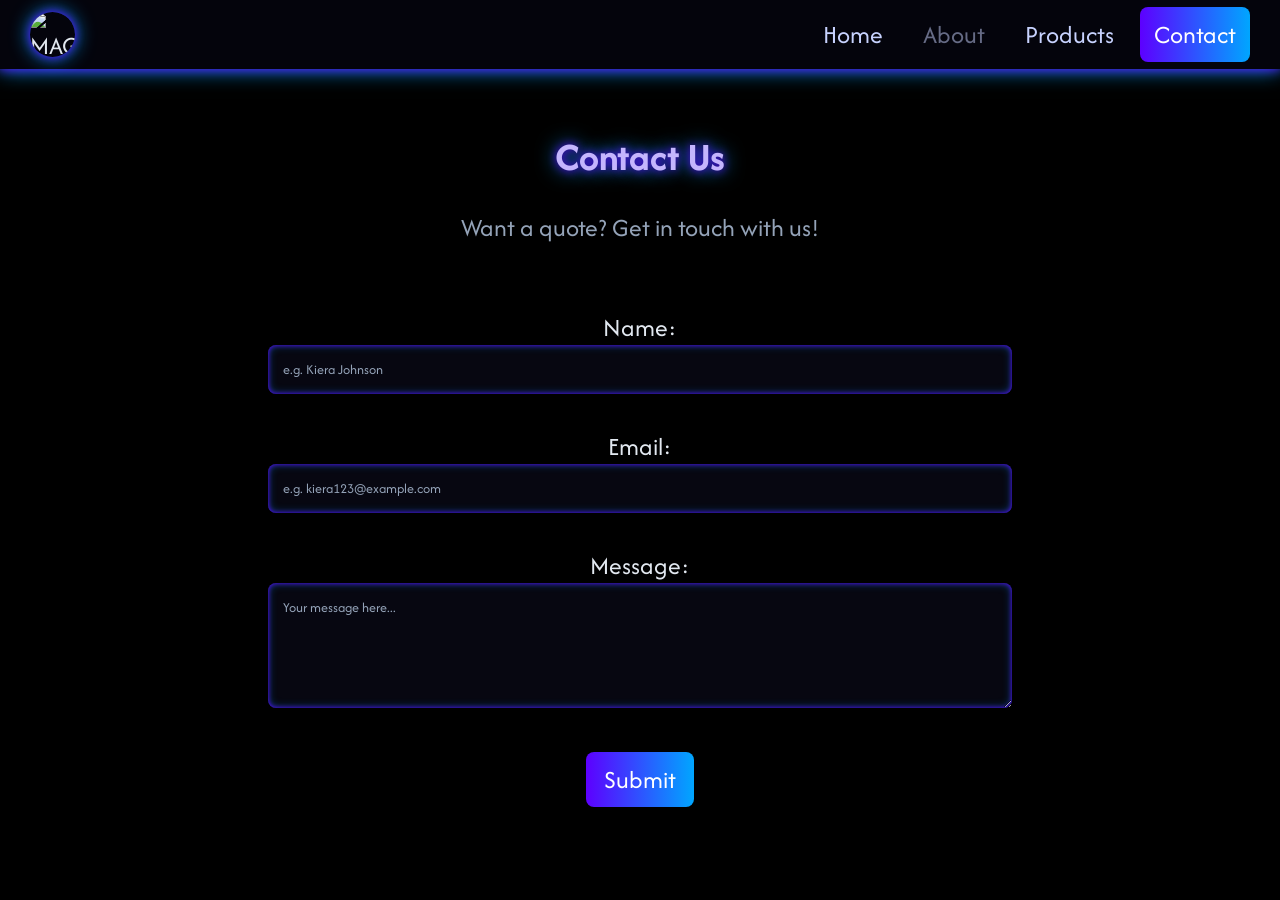
==== contact.html @ 8fa76c16 "ok, maybe not done. need to somehow install php to handle the contact form page logic." ====
<!DOCTYPE html>
<html lang="en">
<head>
    <meta charset="UTF-8">
    <meta name="viewport" content="width=device-width, initial-scale=1.0">
    <title>MAGICWAREHOUSE.ORG - Contact Us</title>
    <link rel="stylesheet" href="styles.css">
    <link rel="icon" href="https://img.freepik.com/free-vector/bright-colored-neon-frame_52683-73043.jpg">
</head>
<body>
    <div id="container">
    <nav>
  <div class="nav-inner">
   <img src="https://img.freepik.com/free-vector/bright-colored-neon-frame_52683-73043.jpg" alt="MAGICWAREHOUSE.org Logo" id="logo">
    <div id="menu-toggle">☰</div>
    <ul id="nav-links">
      <li><a href="index.html">Home</a></li>
      <li><a href="#" title="You can't click me, buddy. Sorry." class="disabled">About</a></li>
      <li><a href="products.html">Products</a></li>
      <li><a href="contact.html" class="active">Contact</a></li>
    </ul>
  </div>
</nav>
    <header id="header">
        <h1>Contact Us</h1>
        <p>Want a quote? Get in touch with us!</p>
    </header>
  </div>

    <section class="contact-form">
        <form id="contactForm">
            <label for="name">Name:</label><br>
            <input type="text" id="name" name="name" placeholder="e.g. Kiera Johnson" required><br><br>

            <label for="email">Email:</label><br>
            <input type="email" id="email" name="email" placeholder="e.g. kiera123@example.com" required><br><br>

            <label for="message">Message:</label><br>
            <textarea id="message" name="message" rows="5" placeholder="Your message here..." required></textarea><br><br>

            <button type="submit">Submit</button>
        </form>

        <script src="contact_submit.js"></script>
    </section>
</body>
</html>
---- styles.css ----
@import url("https://fonts.googleapis.com/css?family=Afacad Flux");

* {
  box-sizing: border-box;
  font-family: 'Afacad Flux', sans-serif;
}

body {
  margin: 0;
  background: #000;
  color: #e2e8f0;
}

::selection {
  background: #2600ff68;
  color: white;
}

nav {
  position: fixed;
  top: 0;
  width: 100%;
  padding: 12px 30px;
  z-index: 10000;
  display: flex;
  justify-content: center;
  background: rgba(5, 5, 15, 0.85);
  backdrop-filter: blur(12px);

  box-shadow:
    0 0 10px #5d00ff,
    0 0 20px #00a6ff;
}

nav ul {
  display: flex;
  align-items: center;
  gap: 25px;
  list-style: none;
  padding: 0;
  margin: 0;
}

nav a {
  text-decoration: none;
  color: #c7d2fe;
  padding: 10px 14px;
  border-radius: 8px;
  transition: 0.25s;
}

nav a:hover {
  color: white;
  box-shadow:
    0 0 8px #5d00ff,
    0 0 15px #00a6ff;
}

nav a.active {
  background: linear-gradient(90deg, #5d00ff, #00a6ff);
  color: white;
}

li a[disabled] {
  opacity: 0.5;
  pointer-events: none;
}

#logo {
  width: 45px;
  height: 45px;
  border-radius: 50%;
  box-shadow:
    0 0 10px #5d00ff,
    0 0 20px #00a6ff;
}

#container {
  padding-top: 30px;
  text-align: center;
}

#header h1 {
  margin-top: 100px;
  font-size: 2.5rem;
  color: #c4b5fd;
  text-shadow:
    0 0 10px #5d00ff,
    0 0 20px #00a6ff;
}

#header span {
  color: white;
}

#header p {
  color: #94a3b8;
}

section {
  padding: 40px 20px;
  text-align: center;
}

section h2 {
  margin-bottom: 25px;
  text-shadow:
    0 0 8px #5d00ff,
    0 0 15px #00a6ff;
}

.product-grid {
  display: grid;
  grid-template-columns: repeat(4, 0.25fr);
  gap: 15px;
}

.product-card {
  background: rgba(10, 10, 25, 0.7);
  border-radius: 10px;
  padding: 15px;
  backdrop-filter: blur(10px);
  transition: 0.25s;
  box-shadow:
    0 0 8px #5d00ff,
    0 0 10px rgba(0, 166, 255, 0.4);
  width: 100%;
}


.product-card:hover {
  transform: translateY(-2px);
  box-shadow:
    0 0 12px #5d00ff,
    0 0 25px #00a6ff;
}

.product-card img {
  width: 100%;
  border-radius: 10px;
}

.product-card h3 {
  margin: 10px 0;
}

.product-card small {
  color: #94a3b8;
}

button, .button {
  background: linear-gradient(90deg, #5d00ff, #00a6ff);
  border: none;
  padding: 10px 18px;
  border-radius: 8px;
  color: white;
  cursor: pointer;
  transition: 0.25s;
}

button:hover, .button:hover {
  transform: scale(1.05);
  box-shadow:
    0 0 10px #5d00ff,
    0 0 20px #00a6ff;
}

.img-container {
  display: flex;
  justify-content: center;
  align-items: flex-start;
  gap: 50px;
  padding: 120px 20px 40px;
  flex-wrap: wrap;
}

.product-info {
  max-width: 420px;
  padding: 20px;
  border-radius: 15px;
  background: rgba(10, 10, 25, 0.7);
  backdrop-filter: blur(10px);
  margin-top: -52px;
  margin-bottom: -20px;
  box-shadow:
    0 0 10px #5d00ff,
    0 0 20px rgba(0, 166, 255, 0.5);
}

.product-info h1 {
  margin-bottom: 10px;
  text-shadow:
    0 0 8px #5d00ff,
    0 0 15px #00a6ff;
}

.product-info button {
  margin-top: 15px;
}

.product-info p {
  color: #cbd5f5;
  line-height: 1.6;
}

.img-zoom-container {
  position: relative;
  margin-top: -50px;
}

.img-zoom-lens {
  position: absolute;
  width: 50px;
  height: 50px;
}

.img-zoom-result {
  border: 1px solid #00a6ff;
  width: 320px;
  height: 215px;
  border-radius: 10px;
  box-shadow:
    0 0 10px #5d00ff,
    0 0 20px #00a6ff;
  background-size: 200% 200%;
  background-repeat: no-repeat;
}

#myimage {
  width: 320px;
  height: auto;
  border-radius: 12px;

  box-shadow:
    0 0 12px #5d00ff,
    0 0 25px #00a6ff;
}

@media (max-width: 900px) {
  .product-grid {
    grid-template-columns: repeat(2, 1fr);
  }
}

@media (max-width: 500px) {
  .product-grid {
    grid-template-columns: 1fr;
  }
}

html, body {
  overflow-x: hidden;
}

nav ul {
  flex-wrap: wrap;
  justify-content: center;
  gap: 12px;
}

@media (max-width: 900px) {
  .product-grid {
    grid-template-columns: repeat(2, 1fr);
    gap: 12px;
  }
}

@media (max-width: 500px) {
  nav {
    padding: 10px 12px;
  }

  nav ul {
    gap: 8px;
    font-size: 2vw;
  }

  #header h1 {
    font-size: 1.8rem;
  }

  section {
    padding: 25px 12px;
  }

  .product-grid {
    grid-template-columns: 1fr;
  }

  .img-container {
    flex-direction: column;
    align-items: center;
    gap: 20px;
    padding: 100px 12px 30px;
  }

  .product-info {
    width: 100%;
  }

  #myimage {
    width: 100%;
    max-width: 320px;
  }

  .img-zoom-result {
    width: 100%;
    max-width: 320px;
  }

  .button {
    display: block;
    margin: 20px auto;
  }
}

.nav-inner {
  width: 100%;
  display: flex;
  align-items: center;
  justify-content: space-between;
}

.disabled {
  opacity: 0.5;
  pointer-events: none;
}

body {
  font-size: 2vw;
}

h1 {
  font-size: 4vw;
}

h2 {
  font-size: 3vw;
}

h3 {
  font-size: 2vw;
}

p, small, a, button {
  font-size: 2vw;
}

#menu-toggle {
  display: none;
  font-size: 2vw;
  cursor: pointer;
  color: white;
}

#menu-toggle {
  display: none;
  font-size: 4vw;
  cursor: pointer;
  color: white;
}

.nav-inner {
  display: flex;
  align-items: center;
  justify-content: space-between;
}

@media (max-width: 700px) {
  #menu-toggle {
    display: block;
  }

  nav ul {
    position: absolute;
    top: 65px;
    right: 10px;
    background: rgba(5, 5, 15, 0.95);
    flex-direction: column;
    align-items: flex-start;
    width: 180px;
    padding: 10px;
    border-radius: 10px;
    display: none;
  }

  nav ul.active {
    display: flex;
  }

  nav ul li {
    width: 100%;
  }

  nav ul li a {
    display: block;
    width: 100%;
  }
}

@media (min-width: 1300px) {
  body {
    font-size: 1.5vw;
  }

  h1 {
    font-size: 3vw;
  }

  h2 {
    font-size: 2.5vw;
  }

  h3 {
    font-size: 1.5vw;
  }

  p, small, a, button {
    font-size: 1.5vw;
  }

  #menu-toggle {
    font-size: 3vw;
  }
}

input[type="text"], input[type="email"], textarea {
  font-family: 'Afacad Flux', sans-serif;
  font-size: 1.1vw;
  width: 60%;
  padding: 15px;
  border-radius: 8px;
  border: none;
  background: rgba(10, 10, 25, 0.7);
  color: #cbd5f5;
  box-shadow:
    inset 0 0 5px #5d00ff,
    inset 0 0 10px rgba(0, 166, 255, 0.4);
}

input[type="text"]::placeholder, input[type="email"]::placeholder, textarea::placeholder {
  color: #94a3b8;
}

input[type="text"]:focus, input[type="email"]:focus, textarea:focus {
  outline: none;
  box-shadow:
    inset 0 0 8px #5d00ff,
    inset 0 0 15px rgba(0, 166, 255, 0.5);
}

@media (max-width: 900px) {
  input[type="text"], input[type="email"], textarea {
    width: 100%;
  }
}
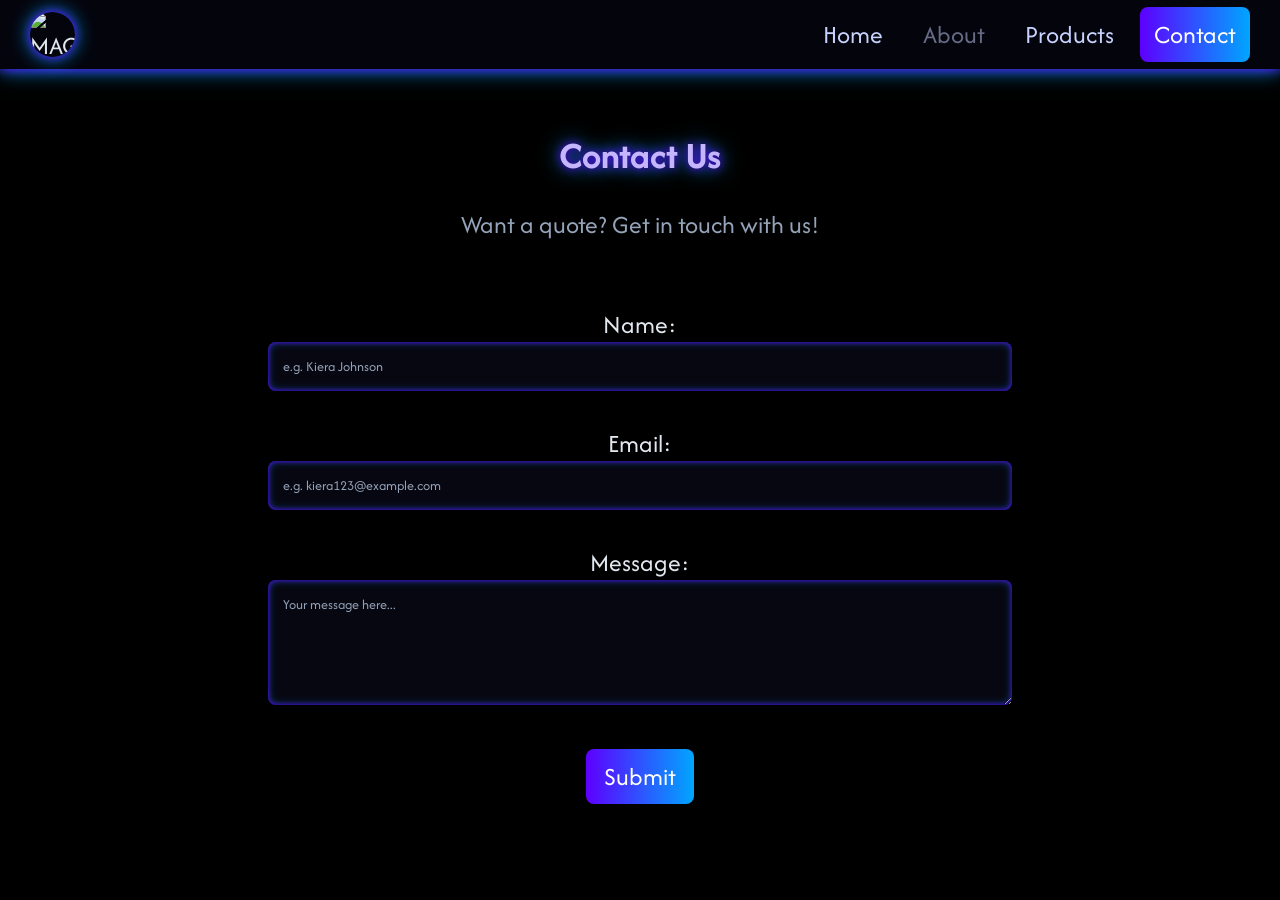
==== commit 47402582: "ok. donneee" ====
--- a/contact.html
+++ b/contact.html
@@ -28,19 +28,20 @@
   </div>
 
     <section class="contact-form">
-        <form id="contactForm">
+        <form action="contact_submit.js" id="contactForm">
+            <input type="hidden" name="access_key" value="a2b1611e-7229-4b6c-b165-8659083a94c7">
             <label for="name">Name:</label><br>
-            <input type="text" id="name" name="name" placeholder="e.g. Kiera Johnson" required><br><br>
+            <input type="text" id="name" name="name" placeholder="e.g. Kiera Johnson" autocomplete="off" required><br><br>
 
             <label for="email">Email:</label><br>
-            <input type="email" id="email" name="email" placeholder="e.g. kiera123@example.com" required><br><br>
+            <input type="email" id="email" name="email" placeholder="e.g. kiera123@example.com" autocomplete="off" required><br><br>
 
             <label for="message">Message:</label><br>
             <textarea id="message" name="message" rows="5" placeholder="Your message here..." required></textarea><br><br>
 
             <button type="submit">Submit</button>
         </form>
-
+        <div id="result"></div>
         <script src="contact_submit.js"></script>
     </section>
 </body>
--- a/styles.css
+++ b/styles.css
@@ -5,10 +5,13 @@
   font-family: 'Afacad Flux', sans-serif;
 }
 
+html,
 body {
   margin: 0;
   background: #000;
   color: #e2e8f0;
+  overflow-x: hidden;
+  font-size: 2vw;
 }
 
 ::selection {
@@ -82,7 +85,7 @@
 
 #header h1 {
   margin-top: 100px;
-  font-size: 2.5rem;
+  font-size: 3vw;
   color: #c4b5fd;
   text-shadow:
     0 0 10px #5d00ff,
@@ -148,7 +151,8 @@
   color: #94a3b8;
 }
 
-button, .button {
+button,
+.button {
   background: linear-gradient(90deg, #5d00ff, #00a6ff);
   border: none;
   padding: 10px 18px;
@@ -158,7 +162,8 @@
   transition: 0.25s;
 }
 
-button:hover, .button:hover {
+button:hover,
+.button:hover {
   transform: scale(1.05);
   box-shadow:
     0 0 10px #5d00ff,
@@ -248,10 +253,6 @@
   }
 }
 
-html, body {
-  overflow-x: hidden;
-}
-
 nav ul {
   flex-wrap: wrap;
   justify-content: center;
@@ -276,7 +277,14 @@
   }
 
   #header h1 {
-    font-size: 1.8rem;
+    font-size: 8vw;
+  }
+
+  #header p,
+  .product-card small,
+  .product-info p,
+  .product-card h3 {
+    font-size: 4vw;
   }
 
   section {
@@ -326,10 +334,6 @@
   pointer-events: none;
 }
 
-body {
-  font-size: 2vw;
-}
-
 h1 {
   font-size: 4vw;
 }
@@ -342,7 +346,10 @@
   font-size: 2vw;
 }
 
-p, small, a, button {
+p,
+small,
+a,
+button {
   font-size: 2vw;
 }
 
@@ -351,19 +358,6 @@
   font-size: 2vw;
   cursor: pointer;
   color: white;
-}
-
-#menu-toggle {
-  display: none;
-  font-size: 4vw;
-  cursor: pointer;
-  color: white;
-}
-
-.nav-inner {
-  display: flex;
-  align-items: center;
-  justify-content: space-between;
 }
 
 @media (max-width: 700px) {
@@ -415,7 +409,10 @@
     font-size: 1.5vw;
   }
 
-  p, small, a, button {
+  p,
+  small,
+  a,
+  button {
     font-size: 1.5vw;
   }
 
@@ -424,7 +421,9 @@
   }
 }
 
-input[type="text"], input[type="email"], textarea {
+input[type="text"],
+input[type="email"],
+textarea {
   font-family: 'Afacad Flux', sans-serif;
   font-size: 1.1vw;
   width: 60%;
@@ -438,11 +437,15 @@
     inset 0 0 10px rgba(0, 166, 255, 0.4);
 }
 
-input[type="text"]::placeholder, input[type="email"]::placeholder, textarea::placeholder {
+input[type="text"]::placeholder,
+input[type="email"]::placeholder,
+textarea::placeholder {
   color: #94a3b8;
 }
 
-input[type="text"]:focus, input[type="email"]:focus, textarea:focus {
+input[type="text"]:focus, 
+input[type="email"]:focus,
+textarea:focus {
   outline: none;
   box-shadow:
     inset 0 0 8px #5d00ff,
@@ -450,7 +453,9 @@
 }
 
 @media (max-width: 900px) {
-  input[type="text"], input[type="email"], textarea {
+  input[type="text"],
+  input[type="email"],
+  textarea {
     width: 100%;
   }
 }
